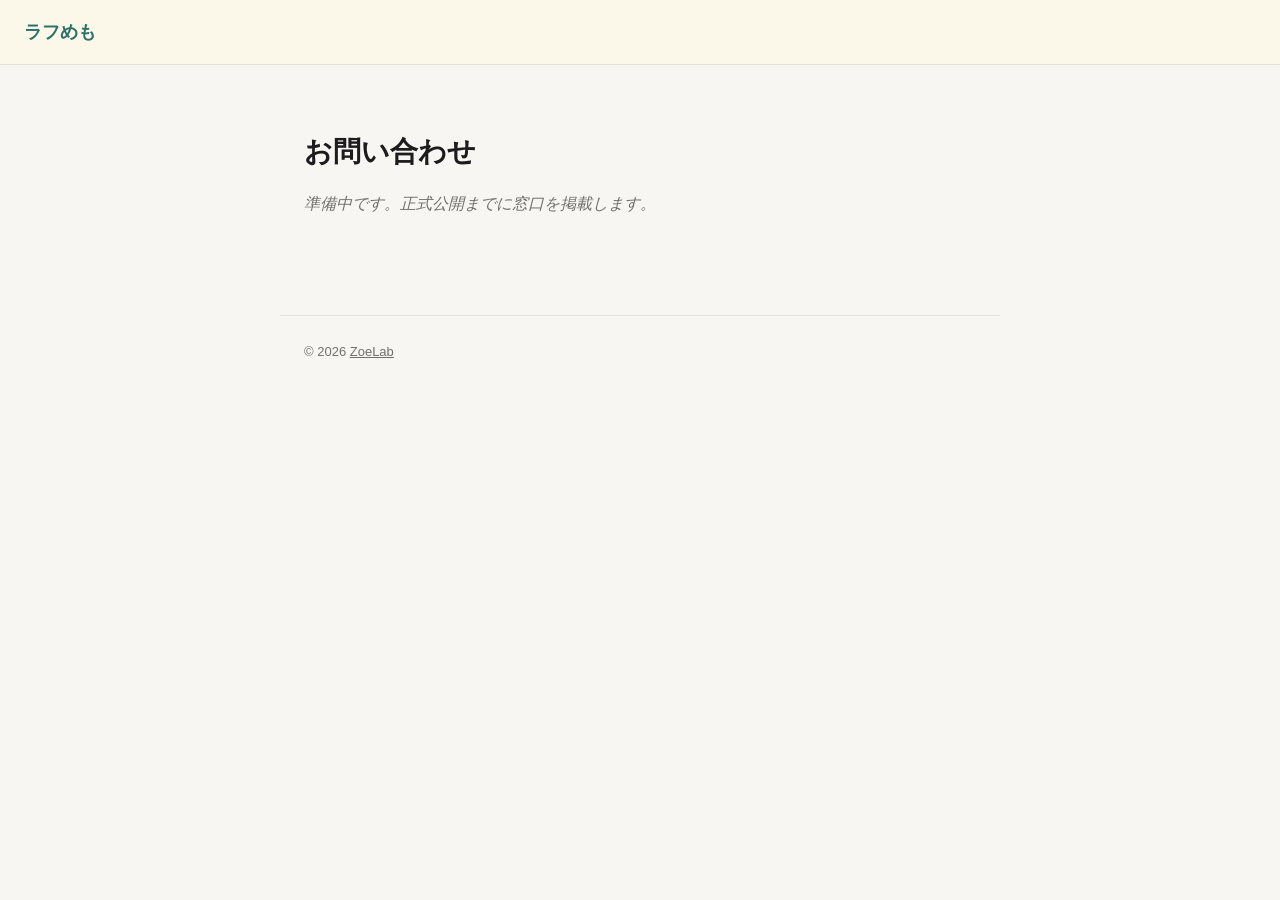
==== support/index.html @ ef35d648 "ラフめもWebサイトの骨組み(LP/privacy/support + カスタムドメイン設定) Co-Authored-By: Claude Fable 5 <noreply@anthropic.co" ====
<!DOCTYPE html>
<html lang="ja">
<head>
  <meta charset="utf-8">
  <meta name="viewport" content="width=device-width, initial-scale=1">
  <title>お問い合わせ — ラフめも</title>
  <link rel="stylesheet" href="/style.css">
</head>
<body>
  <header>
    <a class="site-name" href="/">ラフめも</a>
  </header>
  <main>
    <h1>お問い合わせ</h1>
    <p class="lead"><em>準備中です。正式公開までに窓口を掲載します。</em></p>
    <!-- 導線はイシュー kz-sue/rough_memo-swift#17 で検討中(メール宛先の決定待ち) -->
  </main>
  <footer>
    &copy; 2026 <a href="https://zoelab.jp/">ZoeLab</a>
  </footer>
</body>
</html>
---- style.css ----
/* ラフめも Webサイト共通スタイル(骨組み)。
   テーマカラーはアプリと同じ #2F706A、背景はボードのクリーム系。 */
:root {
  --accent: #2F706A;
  --accent-dark: #255C56;
  --bg: #F7F6F2;
  --paper: #FBF7E9;
  --text: #1C1C1E;
  --text-sub: rgba(0, 0, 0, 0.55);
  --hairline: rgba(0, 0, 0, 0.08);
}

* { box-sizing: border-box; }

body {
  margin: 0;
  font-family: -apple-system, BlinkMacSystemFont, "Hiragino Sans", "Hiragino Kaku Gothic ProN", sans-serif;
  background: var(--bg);
  color: var(--text);
  line-height: 1.8;
}

header {
  background: var(--paper);
  border-bottom: 1px solid var(--hairline);
  padding: 16px 24px;
}

header .site-name {
  color: var(--accent);
  font-weight: 700;
  font-size: 18px;
  text-decoration: none;
}

main {
  max-width: 720px;
  margin: 0 auto;
  padding: 48px 24px 80px;
}

h1 {
  font-size: 28px;
  line-height: 1.4;
}

h2 {
  font-size: 20px;
  margin-top: 2.5em;
  padding-bottom: 6px;
  border-bottom: 1px solid var(--hairline);
}

a { color: var(--accent); }
a:hover { color: var(--accent-dark); }

.lead { color: var(--text-sub); font-size: 16px; }

.button {
  display: inline-block;
  background: var(--accent);
  color: #fff;
  text-decoration: none;
  font-weight: 600;
  padding: 10px 20px;
  border-radius: 10px;
}
.button:hover { background: var(--accent-dark); color: #fff; }

footer {
  max-width: 720px;
  margin: 0 auto;
  padding: 24px;
  color: var(--text-sub);
  font-size: 13px;
  border-top: 1px solid var(--hairline);
}
footer a { color: var(--text-sub); }
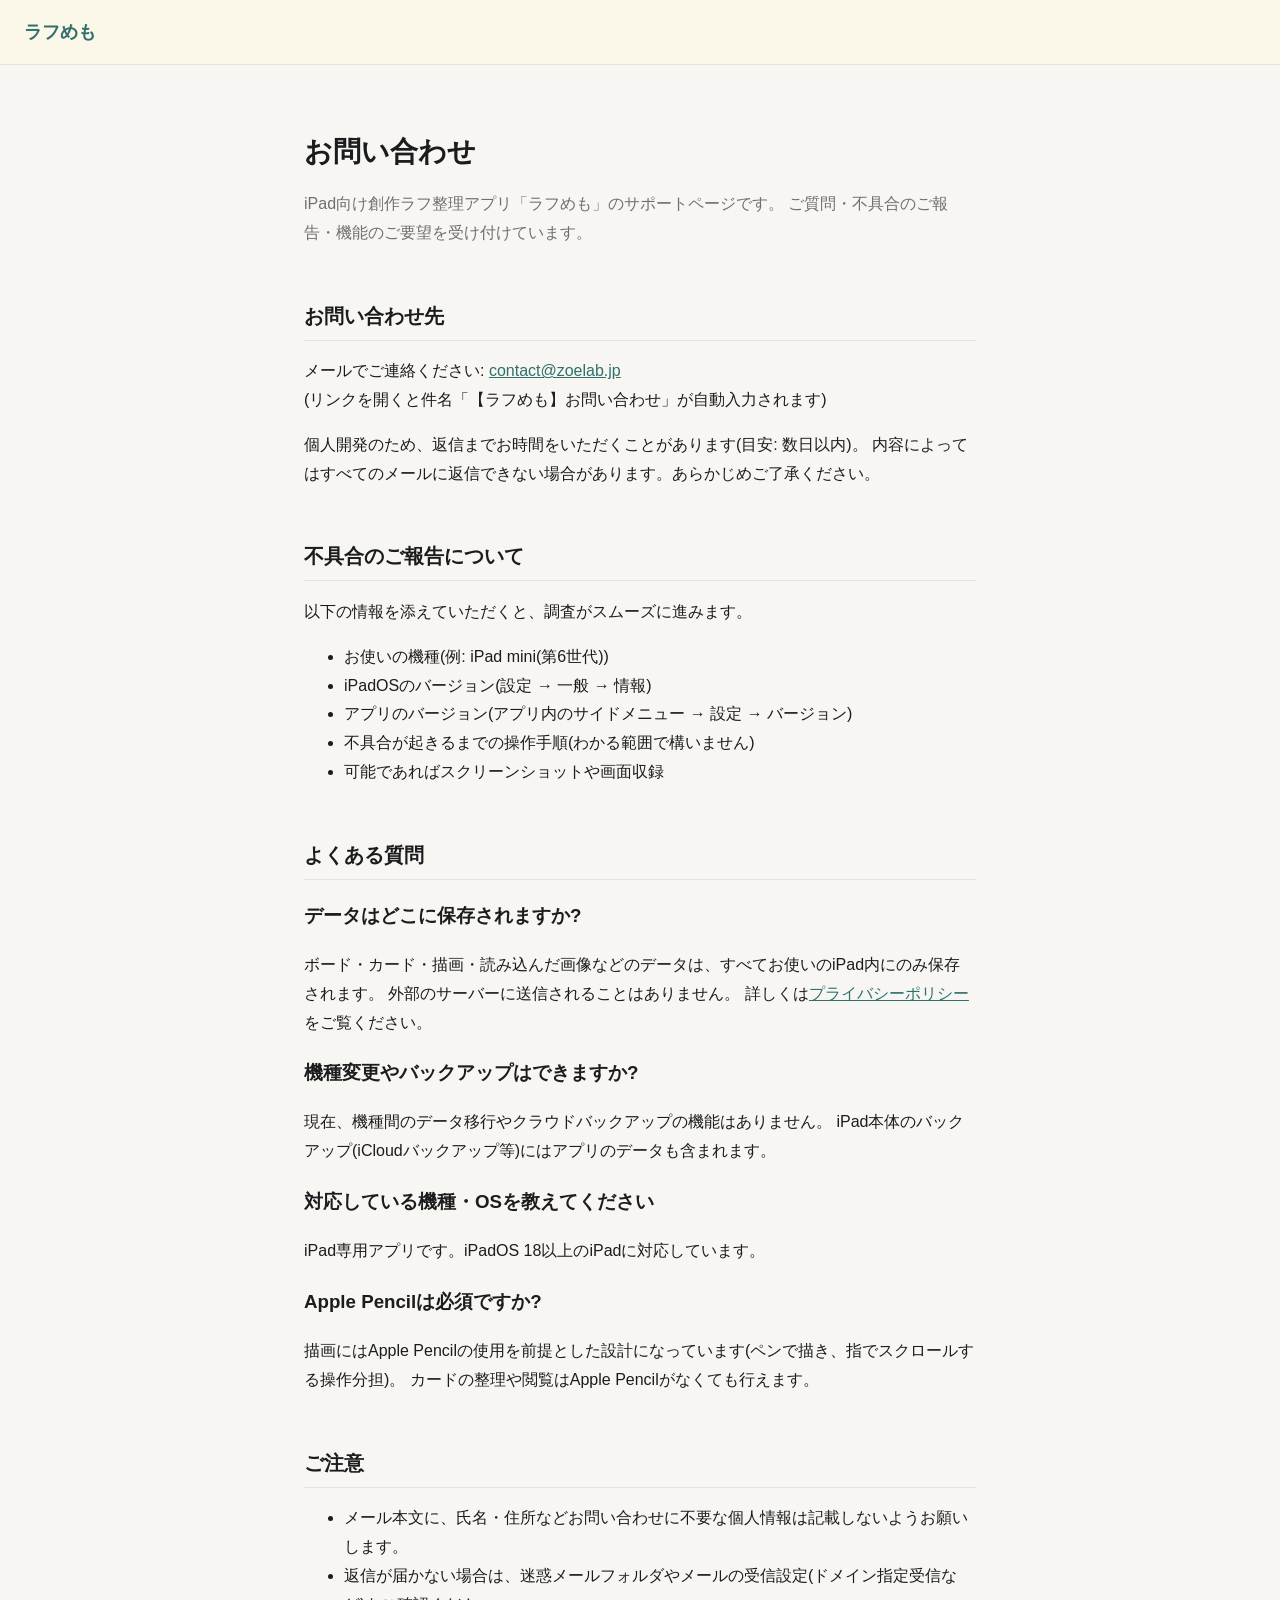
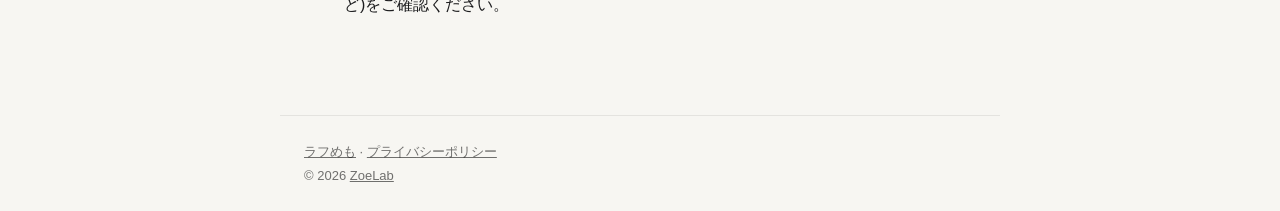
==== commit 5f3af277: "サポートページのたたき台を作成(問い合わせ先・不具合報告ガイド・FAQ) Co-Authored-By: Claude Fable 5 <noreply@anthropic.com>" ====
--- a/support/index.html
+++ b/support/index.html
@@ -4,6 +4,7 @@
   <meta charset="utf-8">
   <meta name="viewport" content="width=device-width, initial-scale=1">
   <title>お問い合わせ — ラフめも</title>
+  <meta name="description" content="iPad向け創作ラフ整理アプリ「ラフめも」のサポートページです。お問い合わせ・不具合報告の窓口とよくある質問を掲載しています。">
   <link rel="stylesheet" href="/style.css">
 </head>
 <body>
@@ -12,10 +13,64 @@
   </header>
   <main>
     <h1>お問い合わせ</h1>
-    <p class="lead"><em>準備中です。正式公開までに窓口を掲載します。</em></p>
-    <!-- 導線はイシュー kz-sue/rough_memo-swift#17 で検討中(メール宛先の決定待ち) -->
+    <p class="lead">
+      iPad向け創作ラフ整理アプリ「ラフめも」のサポートページです。
+      ご質問・不具合のご報告・機能のご要望を受け付けています。
+    </p>
+
+    <h2>お問い合わせ先</h2>
+    <p>
+      メールでご連絡ください:
+      <a href="mailto:contact@zoelab.jp?subject=%E3%80%90%E3%83%A9%E3%83%95%E3%82%81%E3%82%82%E3%80%91%E3%81%8A%E5%95%8F%E3%81%84%E5%90%88%E3%82%8F%E3%81%9B">contact@zoelab.jp</a>
+      <br>(リンクを開くと件名「【ラフめも】お問い合わせ」が自動入力されます)
+    </p>
+    <p>
+      個人開発のため、返信までお時間をいただくことがあります(目安: 数日以内)。
+      内容によってはすべてのメールに返信できない場合があります。あらかじめご了承ください。
+    </p>
+
+    <h2>不具合のご報告について</h2>
+    <p>以下の情報を添えていただくと、調査がスムーズに進みます。</p>
+    <ul>
+      <li>お使いの機種(例: iPad mini(第6世代))</li>
+      <li>iPadOSのバージョン(設定 → 一般 → 情報)</li>
+      <li>アプリのバージョン(アプリ内のサイドメニュー → 設定 → バージョン)</li>
+      <li>不具合が起きるまでの操作手順(わかる範囲で構いません)</li>
+      <li>可能であればスクリーンショットや画面収録</li>
+    </ul>
+
+    <h2>よくある質問</h2>
+
+    <h3>データはどこに保存されますか?</h3>
+    <p>
+      ボード・カード・描画・読み込んだ画像などのデータは、すべてお使いのiPad内にのみ保存されます。
+      外部のサーバーに送信されることはありません。
+      詳しくは<a href="/privacy/">プライバシーポリシー</a>をご覧ください。
+    </p>
+
+    <h3>機種変更やバックアップはできますか?</h3>
+    <p>
+      現在、機種間のデータ移行やクラウドバックアップの機能はありません。
+      iPad本体のバックアップ(iCloudバックアップ等)にはアプリのデータも含まれます。
+    </p>
+
+    <h3>対応している機種・OSを教えてください</h3>
+    <p>iPad専用アプリです。iPadOS 18以上のiPadに対応しています。</p>
+
+    <h3>Apple Pencilは必須ですか?</h3>
+    <p>
+      描画にはApple Pencilの使用を前提とした設計になっています(ペンで描き、指でスクロールする操作分担)。
+      カードの整理や閲覧はApple Pencilがなくても行えます。
+    </p>
+
+    <h2>ご注意</h2>
+    <ul>
+      <li>メール本文に、氏名・住所などお問い合わせに不要な個人情報は記載しないようお願いします。</li>
+      <li>返信が届かない場合は、迷惑メールフォルダやメールの受信設定(ドメイン指定受信など)をご確認ください。</li>
+    </ul>
   </main>
   <footer>
+    <a href="/">ラフめも</a> · <a href="/privacy/">プライバシーポリシー</a><br>
     &copy; 2026 <a href="https://zoelab.jp/">ZoeLab</a>
   </footer>
 </body>
